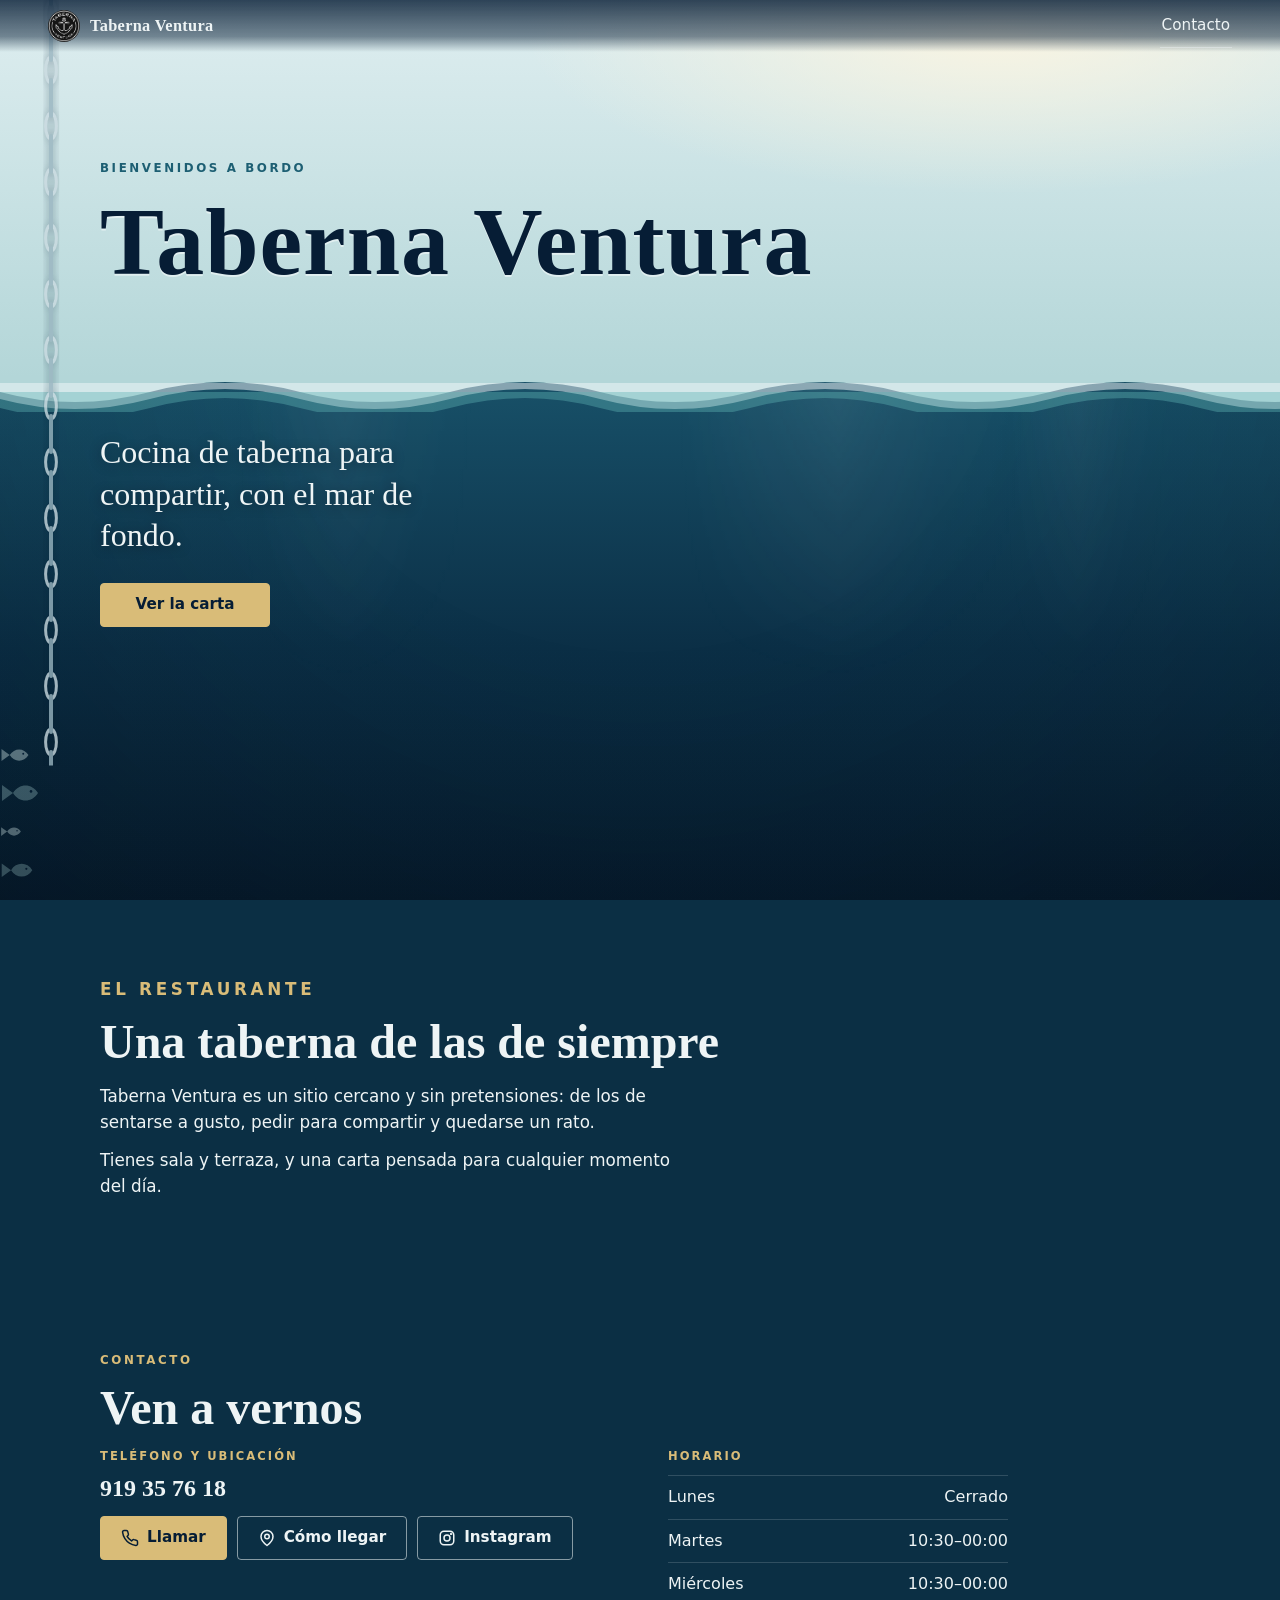
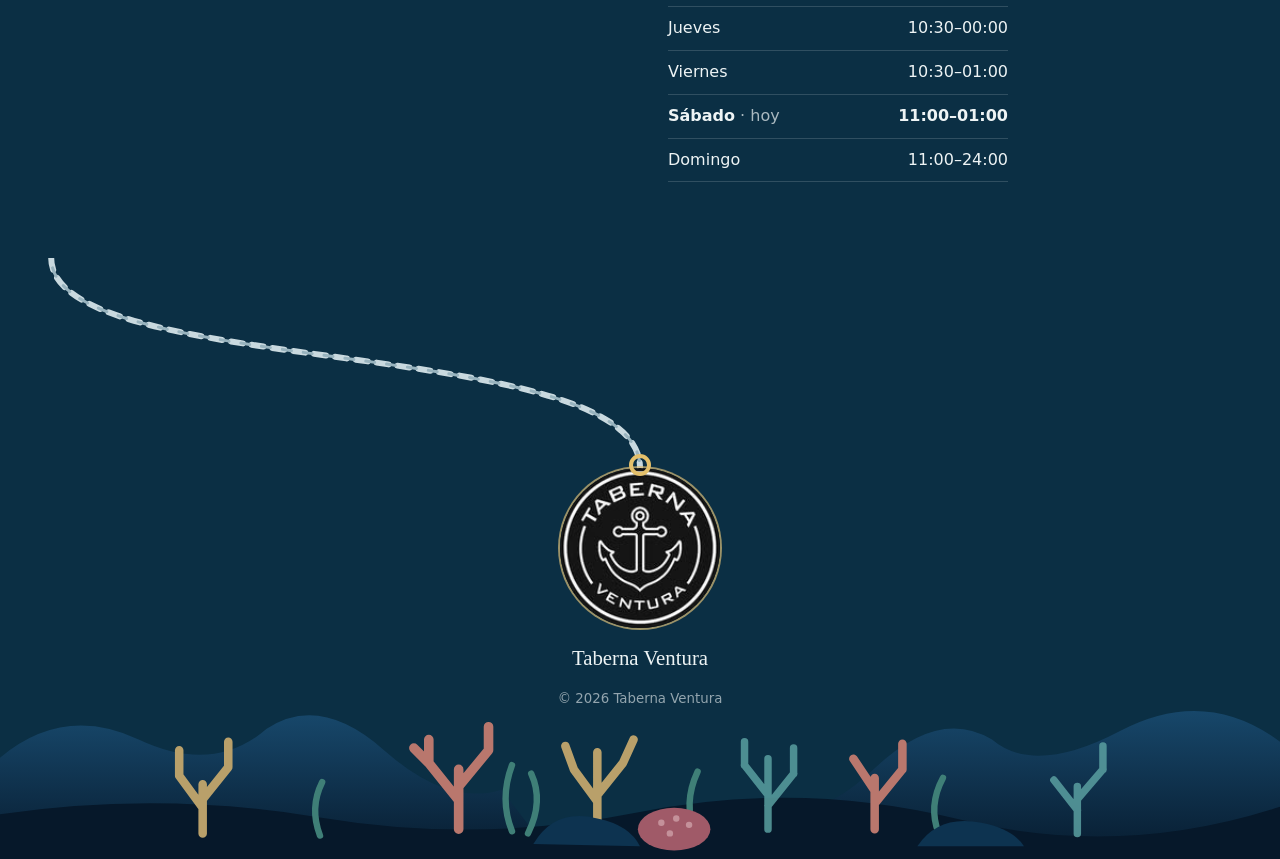
==== index.html @ 1a5f77b2 "Add initial website structure and assets for Taberna Ventura - Created index.html with basic layout " ====
<!DOCTYPE html>
<html lang="es">
<head>
<meta charset="utf-8">
<meta name="viewport" content="width=device-width, initial-scale=1, viewport-fit=cover">
<title>Taberna Ventura</title>
<meta name="description" content="Taberna Ventura: cocina de taberna para compartir, con el mar de fondo. Descubre nuestra carta.">
<meta name="theme-color" content="#154a62">
<meta property="og:title" content="Taberna Ventura">
<meta property="og:description" content="Cocina de taberna para compartir, con el mar de fondo.">
<meta property="og:image" content="img/plato-ensalada-tomate-burrata.jpg">
<link rel="icon" type="image/png" href="img/favicon.png">
<link rel="stylesheet" href="css/sea.css">
<link rel="stylesheet" href="css/home.css">
<script>document.documentElement.classList.add('js')</script>
</head>
<body>
<a class="skip" href="#restaurante">Saltar al contenido</a>

<header class="site-header">
  <div class="site-header__in">
    <a class="brand" href="#inicio" aria-label="Taberna Ventura, inicio"><img src="img/logo-circular.png" width="32" height="32" alt=""><span>Taberna Ventura</span></a>
    <a class="nav-link" href="#contacto">Contacto</a>
  </div>
</header>

<div class="page">
<div class="descent">
  <div class="chain-track" aria-hidden="true"></div>

  <!-- A/B · Hero: la superficie -->
  <section class="hero" id="inicio">
    <div class="hero__sky" aria-hidden="true"></div>
    <div class="waves" aria-hidden="true"><i></i><i></i><i></i></div>
    <div class="hero__top container">
      <p class="kicker">Bienvenidos a bordo</p>
      <h1>Taberna Ventura</h1>
    </div>
    <div class="hero__water container">
      <p class="hero__lema" data-cfg="lema">Cocina de taberna para compartir, con el mar de fondo.</p>
      <a class="btn btn--gold" href="carta/">Ver la carta</a>
    </div>
  </section>

  <!-- C · Presentación -->
  <section class="section" id="restaurante">
    <div class="container about reveal">
      <p class="kicker">El restaurante</p>
      <h2>Una taberna de las de siempre</h2>
      <div id="about-text">
        <p>Taberna Ventura es un sitio cercano y sin pretensiones: de los de sentarse a gusto, pedir para compartir y quedarse un rato.</p>
        <p>Tienes sala y terraza, y una carta pensada para cualquier momento del día.</p>
      </div>
    </div>
  </section>

  <!-- F · Contacto y ubicación (se rellena desde js/config.js) -->
  <section class="section" id="contacto">
    <div class="container">
      <div class="reveal">
        <p class="kicker">Contacto</p>
        <h2>Ven a vernos</h2>
      </div>
      <div class="contact reveal" id="contact-grid"></div>
    </div>
  </section>
</div>

<!-- G · Fondo marino y cierre -->
<footer class="abyss">
  <svg class="abyss__curve" viewBox="0 0 100 100" preserveAspectRatio="none" aria-hidden="true">
    <path d="M4 0C4 58 50 36 50 100" stroke="#c9d9df" stroke-width="6" stroke-dasharray="12 9"/>
    <path d="M4 0C4 58 50 36 50 100" stroke="#98b3be" stroke-width="3" stroke-dasharray="9 12" stroke-dashoffset="-10"/>
  </svg>
  <div class="medal">
    <svg class="shackle" viewBox="0 0 26 26" aria-hidden="true"><circle cx="13" cy="13" r="9" fill="none" stroke="#E4C06B" stroke-width="4"/></svg>
    <img src="img/logo-circular.png" width="136" height="136" loading="lazy" alt="Logotipo de Taberna Ventura: ancla dentro de un círculo">
  </div>
  <div class="foot">
    <p>Taberna Ventura</p>
    <small>© <span id="year">2026</span> Taberna Ventura</small>
  </div>
  <svg class="seabed" viewBox="0 0 1200 260" preserveAspectRatio="xMidYMax slice" aria-hidden="true">
    <defs><linearGradient id="rk" x1="0" y1="0" x2="0" y2="1"><stop offset="0" stop-color="#17476a"/><stop offset="1" stop-color="#071b2e"/></linearGradient></defs>
    <path fill="url(#rk)" d="M0 260V165Q60 115 130 148T250 138Q300 105 360 158T470 195L520 260Z"/>
    <path fill="url(#rk)" d="M1200 260V150Q1130 98 1050 140T930 148Q880 118 820 175T720 205L690 260Z"/>
    <path fill="#06182a" d="M0 260V218Q150 196 300 221T600 216T900 223T1200 211V260Z"/>
    <g fill="none" stroke-linecap="round" stroke-linejoin="round">
      <path stroke="#b9776d" stroke-width="9" d="M430 232V176M430 205L402 170M430 192L458 158M402 170V148M458 158V136M402 170L388 156"/>
      <path stroke="#b9a06a" stroke-width="8" d="M560 230V186M560 206L538 176M560 200L584 170M538 176L530 154M584 170L594 148M560 186V160"/>
      <path stroke="#5a9fa0" stroke-width="7" opacity=".85" d="M720 232V190M720 210L744 180M720 200L698 172M744 180V156M698 172V150M720 190V166"/>
      <path stroke="#b9776d" stroke-width="8" d="M820 232V184M820 208L846 176M846 176V152M820 196L800 166"/>
      <path stroke="#b9a06a" stroke-width="8" d="M190 236V190M190 212L168 182M190 204L214 174M168 182V158M214 174V150"/>
      <path stroke="#5a9fa0" stroke-width="7" opacity=".85" d="M1010 236V192M1010 214L988 186M1010 204L1034 176M1034 176V154"/>
      <path stroke="#3f7f77" stroke-width="6" d="M480 234Q468 204 480 172"/>
      <path stroke="#3f7f77" stroke-width="6" d="M495 236Q510 206 498 180"/>
      <path stroke="#3f7f77" stroke-width="6" d="M652 236Q640 208 654 178"/>
      <path stroke="#3f7f77" stroke-width="6" d="M880 236Q870 210 884 184"/>
      <path stroke="#3f7f77" stroke-width="6" d="M300 238Q290 212 302 188"/>
    </g>
    <ellipse cx="632" cy="232" rx="34" ry="20" fill="#a05a68"/>
    <g fill="#d4a9b0" opacity=".7"><circle cx="620" cy="226" r="3"/><circle cx="634" cy="222" r="3"/><circle cx="646" cy="228" r="3"/><circle cx="628" cy="236" r="3"/></g>
    <path fill="#0d3350" d="M500 246Q520 212 560 222Q590 228 600 248Z"/>
    <path fill="#0d3350" d="M860 248Q880 218 920 226Q950 232 960 248Z"/>
  </svg>
</footer>
</div>

<script src="js/config.js"></script>
<script src="js/sea.js"></script>
<script src="js/lightbox.js"></script>
<script src="js/home.js"></script>
</body>
</html>
---- css/sea.css ----
/* ===== TABERNA VENTURA · base compartida (escena submarina, cabecera, botones) ===== */
:root{
  --navy:#061D35; --ocean:#1d6478; --turq:#5fb4b4; --foam:#EEF4F5; --gold:#D9BC78;
  --d:0;                       /* profundidad 0 (superficie) → 1 (fondo); la actualiza sea.js */
  --hdr:52px;
  --font:"Segoe UI",system-ui,-apple-system,"Helvetica Neue",Arial,sans-serif;
  --serif:Georgia,"Times New Roman",serif;
}
*{box-sizing:border-box}
html{scroll-behavior:smooth;-webkit-text-size-adjust:100%}
body{margin:0;font-family:var(--font);color:var(--foam);background:#0b2f44;line-height:1.55;-webkit-tap-highlight-color:transparent;overflow-x:hidden}
[hidden]{display:none!important}
img{max-width:100%;height:auto;display:block}
a{color:inherit}
h1,h2,h3{font-family:var(--serif);font-weight:700;line-height:1.15;margin:0}
:focus-visible{outline:2px solid var(--gold);outline-offset:3px;border-radius:4px}
.skip{position:absolute;left:8px;top:-60px;z-index:100;background:var(--gold);color:var(--navy);padding:10px 14px;border-radius:4px;font-weight:700}
.skip:focus{top:8px}
.sr{position:absolute;width:1px;height:1px;overflow:hidden;clip:rect(0 0 0 0);white-space:nowrap}

/* ---------- Escena submarina (capa de fondo, no interactiva) ----------
   Agua apagada y profunda; la luz entra desde arriba a la derecha y se pierde con la profundidad. */
.sea{position:fixed;inset:0;z-index:-1;pointer-events:none;overflow:hidden;contain:strict;
  background:linear-gradient(#3a8795 0%,#256a7d 22%,#154a62 48%,#0b2f46 72%,#061a2b 100%)}
.sea>*{position:absolute;inset:0}
.sea__deep{background:linear-gradient(#154a62 0%,#0b2f46 35%,#061a2b 70%,#030c15 100%);opacity:calc(var(--d)*1.1)}
/* Haces de luz: anchos, suaves, de distinto ángulo y ritmo (sin patrón repetido) */
.sea__beam{top:-12%;bottom:auto;height:105%;left:auto;right:auto;width:30vmax;
  background:linear-gradient(90deg,transparent,rgba(235,247,248,.20) 45%,rgba(235,247,248,.07) 70%,transparent);
  -webkit-mask-image:linear-gradient(#000 0,rgba(0,0,0,.5) 45%,transparent 85%);mask-image:linear-gradient(#000 0,rgba(0,0,0,.5) 45%,transparent 85%);
  opacity:calc(.9 - var(--d)*1.1);transform-origin:50% 0;will-change:transform}
.sea__b1{left:52%;animation:beam 31s ease-in-out infinite alternate}
.sea__b2{left:18%;width:20vmax;opacity:calc(.6 - var(--d)*.9);animation:beam 43s ease-in-out -11s infinite alternate-reverse}
.sea__b3{left:78%;width:14vmax;opacity:calc(.5 - var(--d)*.8);animation:beam 37s ease-in-out -20s infinite alternate}
@keyframes beam{from{transform:rotate(var(--r,11deg)) translateX(-2%)}to{transform:rotate(calc(var(--r,11deg) + 4deg)) translateX(3%)}}
.sea__b1{--r:12deg}.sea__b2{--r:8deg}.sea__b3{--r:16deg}
/* Cáusticas: ruido de agua real (feTurbulence) en dos capas de tamaño y velocidad distintos */
.sea__c1,.sea__c2{inset:-30% -10% 30% -10%;
  background-image:url("data:image/svg+xml,%3Csvg xmlns='http://www.w3.org/2000/svg' width='520' height='520'%3E%3Cfilter id='f' x='0' y='0' width='100%25' height='100%25'%3E%3CfeTurbulence type='fractalNoise' baseFrequency='.011 .017' numOctaves='3' seed='7' stitchTiles='stitch'/%3E%3CfeColorMatrix values='0 0 0 0 .93 0 0 0 0 .98 0 0 0 0 .98 9 0 0 0 -4.6'/%3E%3C/filter%3E%3Crect width='100%25' height='100%25' filter='url(%23f)'/%3E%3C/svg%3E");
  -webkit-mask-image:linear-gradient(#000 0,transparent 75%);mask-image:linear-gradient(#000 0,transparent 75%);will-change:background-position}
.sea__c1{background-size:520px 520px;opacity:calc(.20 - var(--d)*.26);animation:caus1 120s linear infinite}
.sea__c2{background-size:780px 780px;opacity:calc(.14 - var(--d)*.2);background-position:200px 90px;animation:caus2 170s linear infinite reverse}
@keyframes caus1{to{background-position:520px 260px}}
@keyframes caus2{to{background-position:980px 870px}}
.sea__vig{background:radial-gradient(ellipse at 50% 35%,transparent 40%,rgba(2,10,18,.55));opacity:calc(.3 + var(--d)*.5)}

/* Peces: el sprite mira a la DERECHA (cabeza a la derecha, cola a la izquierda).
   .fish nada hacia la derecha tal cual; .rev nada hacia la izquierda y se voltea con scaleX(-1). */
.sea__fish{inset:0}
.fish-lane{position:absolute;left:0;right:0;bottom:0;height:clamp(120px,22svh,220px);overflow:hidden;pointer-events:none;z-index:1}
.fish{position:absolute;left:0;top:var(--y);color:var(--c);opacity:var(--o,.3);animation:swim var(--t) linear var(--dl) infinite;will-change:transform}
.fish.rev{animation-name:swimr}
.fish svg{width:var(--s);height:auto;display:block;animation:bob var(--b,9s) ease-in-out infinite alternate}
@keyframes swim{from{transform:translate3d(-12vw,0,0)}to{transform:translate3d(112vw,0,0)}}
@keyframes swimr{from{transform:translate3d(112vw,0,0) scaleX(-1)}to{transform:translate3d(-12vw,0,0) scaleX(-1)}}
@keyframes bob{from{transform:translateY(-6px) rotate(-1.5deg)}to{transform:translateY(6px) rotate(1.5deg)}}
/* En la carta los peces solo se ven en los laterales y nunca bajo el texto; en móvil no se muestran */
.carta-page .sea__fish{display:none}
@media(min-width:1000px){
  .carta-page .sea__fish{display:block;-webkit-mask-image:linear-gradient(90deg,#000 calc(50% - 470px),transparent calc(50% - 440px),transparent calc(50% + 440px),#000 calc(50% + 470px));mask-image:linear-gradient(90deg,#000 calc(50% - 470px),transparent calc(50% - 440px),transparent calc(50% + 440px),#000 calc(50% + 470px))}
}

/* ---------- Cabecera (inicio) ---------- */
.site-header{position:fixed;top:0;left:0;right:0;z-index:50;padding-top:env(safe-area-inset-top);background:linear-gradient(rgba(6,29,53,.82),rgba(6,29,53,.5) 70%,rgba(6,29,53,0))}
.site-header__in{height:var(--hdr);display:flex;align-items:center;gap:18px;padding:0 16px;max-width:1240px;margin:0 auto}
.brand{display:flex;align-items:center;gap:10px;text-decoration:none;font-family:var(--serif);font-weight:700;font-size:1.02rem;letter-spacing:.02em;margin-right:auto;white-space:nowrap}
.brand img{width:32px;height:32px;border-radius:50%}
.nav-link{text-decoration:none;font-size:.95rem;padding:10px 2px;border-bottom:1px solid rgba(238,244,245,.4)}
@media(min-width:820px){.site-header__in{padding:0 28px}}

/* ---------- Botones (solo contorno; el principal, relleno discreto) ---------- */
.btn{display:inline-flex;align-items:center;justify-content:center;gap:8px;min-height:44px;padding:0 20px;border-radius:4px;border:1px solid rgba(238,244,245,.55);background:transparent;color:var(--foam);font:600 .95rem/1 var(--font);text-decoration:none;cursor:pointer;transition:background .2s}
.btn:hover{background:rgba(238,244,245,.12)}
.btn--gold{background:var(--gold);border-color:var(--gold);color:var(--navy)}
.btn--gold:hover{background:#e6cd90}
.btn svg{width:18px;height:18px;flex:none}

/* ---------- Visor de fotografías (compartido) ---------- */
.lb{border:0;padding:0;margin:0;width:100vw;height:100dvh;max-width:none;max-height:none;background:rgba(3,13,22,.84);overflow:hidden}
.lb[open]{display:grid;place-items:center}
.lb::backdrop{background:transparent}
.lb img{display:block;max-width:96vw;max-height:calc(100dvh - 96px);object-fit:contain;cursor:default}
.lb__x{position:fixed;top:calc(12px + env(safe-area-inset-top));right:12px;display:inline-flex;align-items:center;gap:8px;min-height:44px;padding:0 16px;border-radius:4px;border:1px solid rgba(238,244,245,.7);background:rgba(3,13,22,.7);color:var(--foam);font:600 .95rem var(--font);cursor:pointer}
.lb__x svg{width:18px;height:18px}
html:has(dialog[open]){overflow:hidden}
.zoomable{cursor:zoom-in;padding:0;border:0;background:none;display:block;color:inherit}

@media(prefers-reduced-motion:reduce){
  html{scroll-behavior:auto}
  .sea *,.waves,.waves *{animation:none!important}
  .sea__fish,.fish-lane{display:none!important}
  .reveal{opacity:1!important;transform:none!important;transition:none!important}
}
---- css/home.css ----
/* ===== Página de inicio ===== */
:root{--abyss-curve:170px}
.page,.descent{position:relative}
.container{margin-left:36px;margin-right:16px;position:relative;z-index:2}
@media(min-width:700px){.container{width:min(1080px,100% - 112px);margin-left:auto;margin-right:auto}}
.kicker{font-size:.74rem;letter-spacing:.22em;text-transform:uppercase;color:var(--gold);font-weight:600;margin:0 0 10px}
.section{padding:76px 0;position:relative}
.section h2{font-size:clamp(1.9rem,6.5vw,3rem);margin-bottom:14px}
.js .reveal{opacity:0;transform:translateY(22px);transition:opacity .8s ease,transform .8s ease}
.js .reveal.in{opacity:1;transform:none}

/* Cadena del ancla (recta); el tramo curvo final está en el SVG del fondo */
.chain-track{position:absolute;z-index:1;top:0;bottom:0;left:4%;width:16px;transform:translateX(-50%);
  background:url("data:image/svg+xml,%3Csvg xmlns='http://www.w3.org/2000/svg' width='16' height='56' viewBox='0 0 16 56'%3E%3Cellipse cx='8' cy='14' rx='5.4' ry='13' fill='none' stroke='%23c9d9df' stroke-width='3'/%3E%3Crect x='6' y='22' width='4' height='40' rx='2' fill='%2398b3be'/%3E%3Crect x='6' y='-34' width='4' height='40' rx='2' fill='%2398b3be'/%3E%3C/svg%3E") repeat-y top center;
  opacity:.8;clip-path:inset(0 0 var(--clip,0px) 0);filter:drop-shadow(0 0 4px rgba(6,29,53,.5))}

/* ---------- Hero: superficie ---------- */
.hero{--sky:clamp(300px,42svh,420px);position:relative;min-height:100svh;padding-bottom:64px}
.hero__sky{position:absolute;top:0;left:0;right:0;height:var(--sky);background:radial-gradient(ellipse 60% 70% at 78% 8%,rgba(255,246,224,.85),transparent 62%),linear-gradient(#dfeef0,#b3d6d8)}
.waves{position:absolute;left:0;right:0;top:calc(var(--sky) - 2px);height:36px;overflow:hidden}
.waves i{position:absolute;inset:0;display:block;
  -webkit-mask:url("data:image/svg+xml,%3Csvg xmlns='http://www.w3.org/2000/svg' width='300' height='36' viewBox='0 0 300 36'%3E%3Cpath d='M0 16Q75 36 150 16T300 16V0H0Z'/%3E%3C/svg%3E") 0 0/300px 36px repeat-x;
  mask:url("data:image/svg+xml,%3Csvg xmlns='http://www.w3.org/2000/svg' width='300' height='36' viewBox='0 0 300 36'%3E%3Cpath d='M0 16Q75 36 150 16T300 16V0H0Z'/%3E%3C/svg%3E") 0 0/300px 36px repeat-x;
  animation:wave 16s linear infinite}
.waves i:nth-child(1){background:#b3d6d8}
.waves i:nth-child(2){top:7px;background:rgba(243,248,250,.5);animation-duration:24s;animation-direction:reverse}
.waves i:nth-child(3){top:16px;background:rgba(95,180,180,.4);animation-duration:34s}
@keyframes wave{to{-webkit-mask-position:300px 0;mask-position:300px 0}}
.hero__top{padding-top:calc(var(--hdr) + 26px);height:var(--sky);display:flex;flex-direction:column;justify-content:center;color:var(--navy)}
.hero__top .kicker{color:#1d5f73}
.hero h1{font-size:clamp(2.7rem,13.5vw,6rem);letter-spacing:.01em;color:var(--navy);text-shadow:0 2px 0 rgba(255,255,255,.5)}
.hero__water{padding-top:54px}
.hero__water .btn{min-width:170px}
.hero__lema{font-family:var(--serif);font-size:clamp(1.25rem,5.2vw,2rem);line-height:1.3;margin:0 0 26px;max-width:22ch;text-shadow:0 2px 12px rgba(3,15,29,.45)}

/* ---------- Restaurante ---------- */
.about p{margin:0 0 12px;font-size:1.05rem;max-width:56ch}
.about #about-text p:last-child{margin:0}
.textlink{display:inline-block;padding:10px 0;color:var(--foam);text-decoration:none;border-bottom:1px solid rgba(238,244,245,.5)}
.textlink:hover{border-bottom-color:var(--gold)}

/* ---------- Plato: fotografía directamente sobre el fondo ---------- */
.dish{display:grid;gap:22px;align-items:end}
.dish__img{margin:0}
.dish__img .zoomable{width:100%}
.dish__img img{width:100%;aspect-ratio:3/4;object-fit:cover}
.dish__txt h2{margin-bottom:10px}
.dish__txt p{margin:0 0 10px}
@media(min-width:900px){.dish{grid-template-columns:.9fr 1.1fr;gap:56px}.dish__img img{aspect-ratio:4/5;max-height:720px}}

/* ---------- Contacto ---------- */
.contact{display:grid;gap:34px;margin-top:8px}
.contact h3{font:600 .72rem var(--font);letter-spacing:.18em;text-transform:uppercase;color:var(--gold);margin:0 0 12px}
.contact .actions{display:flex;flex-wrap:wrap;gap:10px}
.contact .tel{margin:0 0 14px;font:700 1.5rem var(--serif)}
.hours{list-style:none;margin:0;padding:0;max-width:340px}
.hours li{display:flex;justify-content:space-between;gap:12px;padding:9px 0;border-top:1px solid rgba(238,244,245,.16);font-variant-numeric:tabular-nums}
.hours li:last-child{border-bottom:1px solid rgba(238,244,245,.16)}
.hours li.today{font-weight:700}
.hours li.today span:first-child::after{content:" · hoy";font-weight:400;opacity:.7}
@media(min-width:760px){.contact{grid-template-columns:1fr 1fr;gap:56px}}

/* ---------- Fondo marino y cierre ---------- */

.abyss{position:relative;padding-top:var(--abyss-curve,170px);padding-bottom:150px;text-align:center;overflow:hidden}
.abyss__curve{position:absolute;top:0;left:0;width:100%;height:var(--abyss-curve,170px);z-index:1;overflow:visible}
.abyss__curve path{fill:none;vector-effect:non-scaling-stroke;stroke-linecap:round}
.medal{position:relative;z-index:2;width:136px;margin:0 auto 14px}
.medal img{width:136px;height:136px;border-radius:50%;box-shadow:0 0 0 2px rgba(217,188,120,.7)}
.medal .shackle{position:absolute;top:-16px;left:50%;width:26px;height:26px;transform:translateX(-50%)}
.foot{position:relative;z-index:2}
.foot p{margin:0 0 4px;font-family:var(--serif);font-size:1.3rem}
.foot small{display:block;margin-top:14px;opacity:.6}
.seabed{position:absolute;left:0;bottom:0;width:100%;height:190px;z-index:1}
@media(min-width:700px){:root{--abyss-curve:210px}.medal,.medal img{width:160px;height:160px}.seabed{height:260px}}
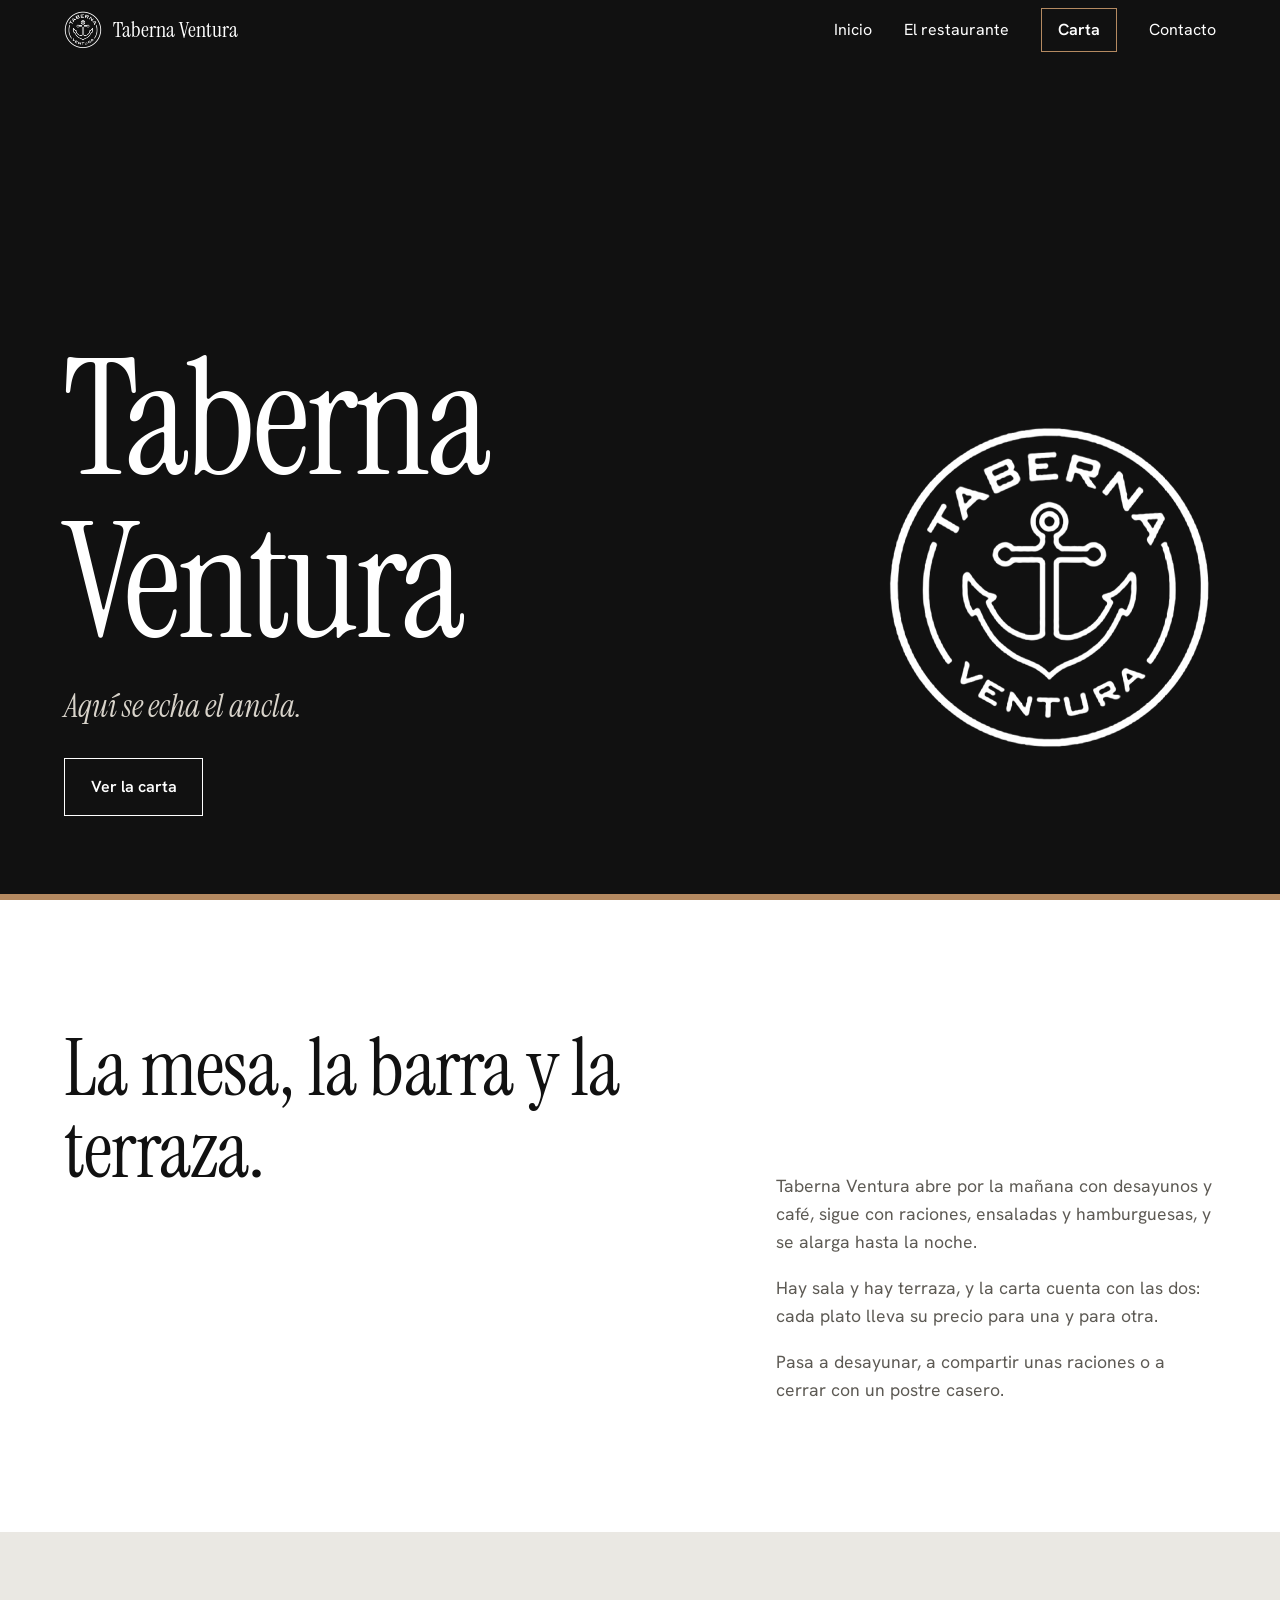
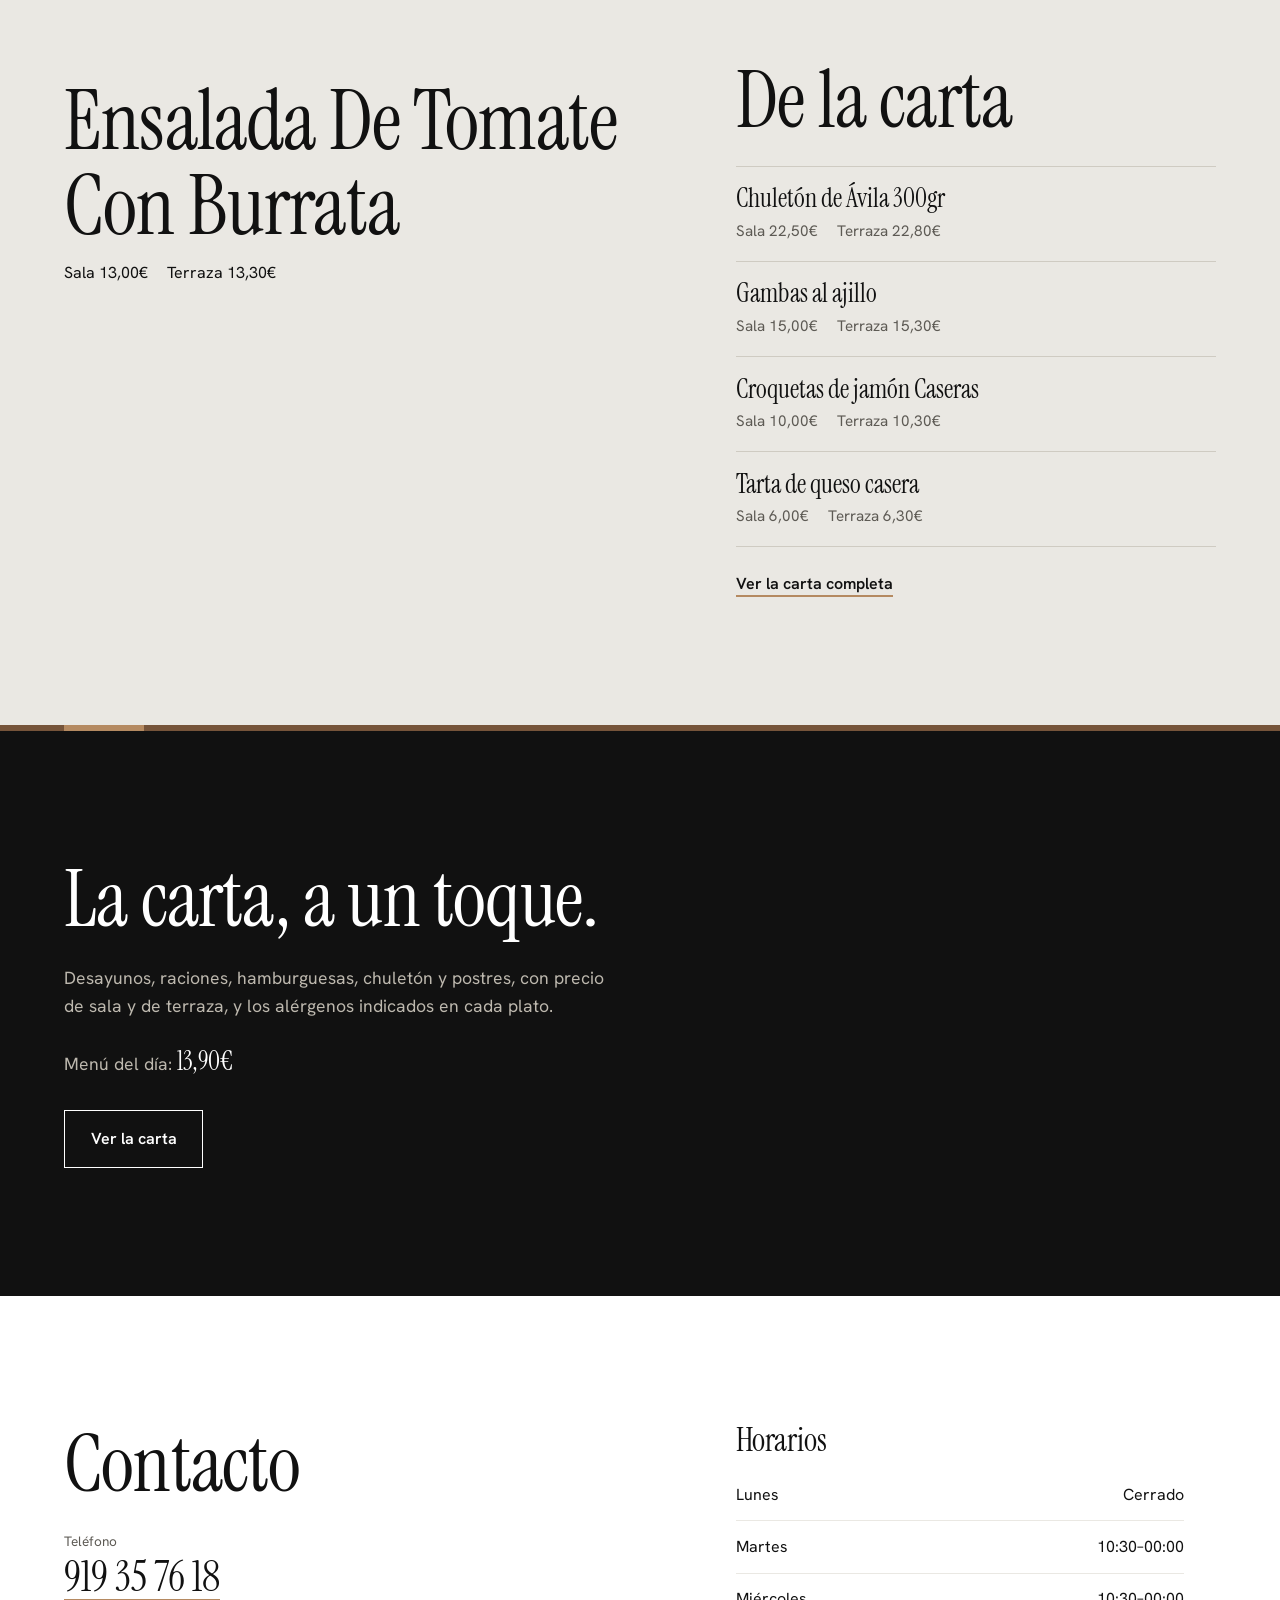
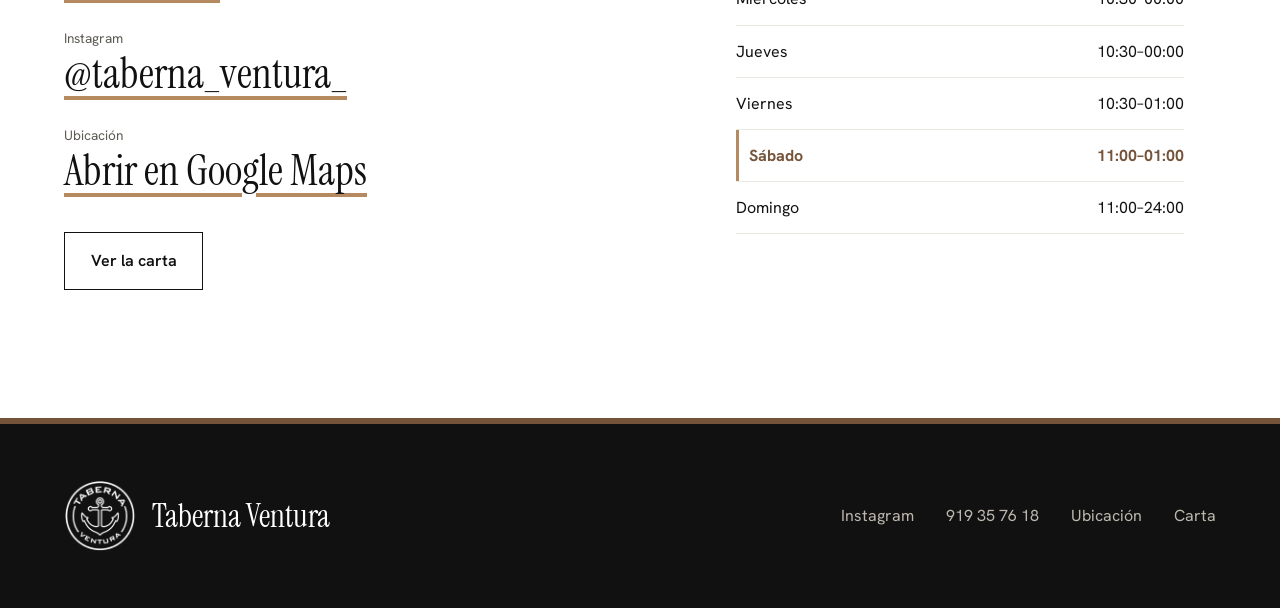
==== commit 129058b2: "Remove unused images and update index.html structure and styles; delete old JavaScript files for car" ====
--- a/index.html
+++ b/index.html
@@ -1,114 +1,33 @@
-<!DOCTYPE html>
-<html lang="es">
-<head>
-<meta charset="utf-8">
-<meta name="viewport" content="width=device-width, initial-scale=1, viewport-fit=cover">
-<title>Taberna Ventura</title>
-<meta name="description" content="Taberna Ventura: cocina de taberna para compartir, con el mar de fondo. Descubre nuestra carta.">
-<meta name="theme-color" content="#154a62">
-<meta property="og:title" content="Taberna Ventura">
-<meta property="og:description" content="Cocina de taberna para compartir, con el mar de fondo.">
-<meta property="og:image" content="img/plato-ensalada-tomate-burrata.jpg">
-<link rel="icon" type="image/png" href="img/favicon.png">
-<link rel="stylesheet" href="css/sea.css">
-<link rel="stylesheet" href="css/home.css">
-<script>document.documentElement.classList.add('js')</script>
-</head>
-<body>
-<a class="skip" href="#restaurante">Saltar al contenido</a>
-
-<header class="site-header">
-  <div class="site-header__in">
-    <a class="brand" href="#inicio" aria-label="Taberna Ventura, inicio"><img src="img/logo-circular.png" width="32" height="32" alt=""><span>Taberna Ventura</span></a>
-    <a class="nav-link" href="#contacto">Contacto</a>
-  </div>
-</header>
-
-<div class="page">
-<div class="descent">
-  <div class="chain-track" aria-hidden="true"></div>
-
-  <!-- A/B · Hero: la superficie -->
-  <section class="hero" id="inicio">
-    <div class="hero__sky" aria-hidden="true"></div>
-    <div class="waves" aria-hidden="true"><i></i><i></i><i></i></div>
-    <div class="hero__top container">
-      <p class="kicker">Bienvenidos a bordo</p>
-      <h1>Taberna Ventura</h1>
-    </div>
-    <div class="hero__water container">
-      <p class="hero__lema" data-cfg="lema">Cocina de taberna para compartir, con el mar de fondo.</p>
-      <a class="btn btn--gold" href="carta/">Ver la carta</a>
-    </div>
-  </section>
-
-  <!-- C · Presentación -->
-  <section class="section" id="restaurante">
-    <div class="container about reveal">
-      <p class="kicker">El restaurante</p>
-      <h2>Una taberna de las de siempre</h2>
-      <div id="about-text">
-        <p>Taberna Ventura es un sitio cercano y sin pretensiones: de los de sentarse a gusto, pedir para compartir y quedarse un rato.</p>
-        <p>Tienes sala y terraza, y una carta pensada para cualquier momento del día.</p>
-      </div>
-    </div>
-  </section>
-
-  <!-- F · Contacto y ubicación (se rellena desde js/config.js) -->
-  <section class="section" id="contacto">
-    <div class="container">
-      <div class="reveal">
-        <p class="kicker">Contacto</p>
-        <h2>Ven a vernos</h2>
-      </div>
-      <div class="contact reveal" id="contact-grid"></div>
-    </div>
-  </section>
-</div>
-
-<!-- G · Fondo marino y cierre -->
-<footer class="abyss">
-  <svg class="abyss__curve" viewBox="0 0 100 100" preserveAspectRatio="none" aria-hidden="true">
-    <path d="M4 0C4 58 50 36 50 100" stroke="#c9d9df" stroke-width="6" stroke-dasharray="12 9"/>
-    <path d="M4 0C4 58 50 36 50 100" stroke="#98b3be" stroke-width="3" stroke-dasharray="9 12" stroke-dashoffset="-10"/>
-  </svg>
-  <div class="medal">
-    <svg class="shackle" viewBox="0 0 26 26" aria-hidden="true"><circle cx="13" cy="13" r="9" fill="none" stroke="#E4C06B" stroke-width="4"/></svg>
-    <img src="img/logo-circular.png" width="136" height="136" loading="lazy" alt="Logotipo de Taberna Ventura: ancla dentro de un círculo">
-  </div>
-  <div class="foot">
-    <p>Taberna Ventura</p>
-    <small>© <span id="year">2026</span> Taberna Ventura</small>
-  </div>
-  <svg class="seabed" viewBox="0 0 1200 260" preserveAspectRatio="xMidYMax slice" aria-hidden="true">
-    <defs><linearGradient id="rk" x1="0" y1="0" x2="0" y2="1"><stop offset="0" stop-color="#17476a"/><stop offset="1" stop-color="#071b2e"/></linearGradient></defs>
-    <path fill="url(#rk)" d="M0 260V165Q60 115 130 148T250 138Q300 105 360 158T470 195L520 260Z"/>
-    <path fill="url(#rk)" d="M1200 260V150Q1130 98 1050 140T930 148Q880 118 820 175T720 205L690 260Z"/>
-    <path fill="#06182a" d="M0 260V218Q150 196 300 221T600 216T900 223T1200 211V260Z"/>
-    <g fill="none" stroke-linecap="round" stroke-linejoin="round">
-      <path stroke="#b9776d" stroke-width="9" d="M430 232V176M430 205L402 170M430 192L458 158M402 170V148M458 158V136M402 170L388 156"/>
-      <path stroke="#b9a06a" stroke-width="8" d="M560 230V186M560 206L538 176M560 200L584 170M538 176L530 154M584 170L594 148M560 186V160"/>
-      <path stroke="#5a9fa0" stroke-width="7" opacity=".85" d="M720 232V190M720 210L744 180M720 200L698 172M744 180V156M698 172V150M720 190V166"/>
-      <path stroke="#b9776d" stroke-width="8" d="M820 232V184M820 208L846 176M846 176V152M820 196L800 166"/>
-      <path stroke="#b9a06a" stroke-width="8" d="M190 236V190M190 212L168 182M190 204L214 174M168 182V158M214 174V150"/>
-      <path stroke="#5a9fa0" stroke-width="7" opacity=".85" d="M1010 236V192M1010 214L988 186M1010 204L1034 176M1034 176V154"/>
-      <path stroke="#3f7f77" stroke-width="6" d="M480 234Q468 204 480 172"/>
-      <path stroke="#3f7f77" stroke-width="6" d="M495 236Q510 206 498 180"/>
-      <path stroke="#3f7f77" stroke-width="6" d="M652 236Q640 208 654 178"/>
-      <path stroke="#3f7f77" stroke-width="6" d="M880 236Q870 210 884 184"/>
-      <path stroke="#3f7f77" stroke-width="6" d="M300 238Q290 212 302 188"/>
-    </g>
-    <ellipse cx="632" cy="232" rx="34" ry="20" fill="#a05a68"/>
-    <g fill="#d4a9b0" opacity=".7"><circle cx="620" cy="226" r="3"/><circle cx="634" cy="222" r="3"/><circle cx="646" cy="228" r="3"/><circle cx="628" cy="236" r="3"/></g>
-    <path fill="#0d3350" d="M500 246Q520 212 560 222Q590 228 600 248Z"/>
-    <path fill="#0d3350" d="M860 248Q880 218 920 226Q950 232 960 248Z"/>
-  </svg>
-</footer>
-</div>
-
-<script src="js/config.js"></script>
-<script src="js/sea.js"></script>
-<script src="js/lightbox.js"></script>
-<script src="js/home.js"></script>
-</body>
-</html>
+<!doctype html><html lang="es"><head><meta charset="utf-8"><meta name="viewport" content="width=device-width,initial-scale=1,viewport-fit=cover">
+<title>Taberna Ventura</title><meta name="description" content="Taberna Ventura: desayunos, raciones, hamburguesas, chuletón de Ávila y postres caseros. Carta digital, horarios y contacto.">
+<link rel="icon" href="assets/img/logo.png"><meta name="theme-color" content="#111111"><link rel="preconnect" href="https://fonts.googleapis.com"><link rel="preconnect" href="https://fonts.gstatic.com" crossorigin><link rel="stylesheet" href="https://fonts.googleapis.com/css2?family=Hanken+Grotesk:wght@400;600;700&family=Instrument+Serif:ital@0;1&display=swap"><link rel="stylesheet" href="assets/css/styles.css"></head><body>
+<header class="top"><div class="wrap">
+<a class="marca" href="index.html"><img src="assets/img/logo-blanco.png" alt="" width="38" height="38"><span>Taberna Ventura</span></a>
+<a class="pill mov" href="carta.html">Carta</a>
+<button class="burger" id="burger" aria-label="Menú" aria-expanded="false" aria-controls="nav"></button>
+<nav class="nav" id="nav" aria-label="Principal"><a href="index.html">Inicio</a><a href="index.html#restaurante">El restaurante</a><a class="de" href="carta.html">Carta</a><a href="index.html#contacto">Contacto</a></nav>
+</div></header>
+<main>
+<section class="hero"><div class="wrap">
+<img class="hero-logo" src="assets/img/logo-blanco.png" alt="Logotipo de Taberna Ventura" width="220" height="220">
+<h1>Taberna<br>Ventura</h1><p>Aquí se echa el ancla.</p><a class="btn" href="carta.html">Ver la carta</a></div><div class="banda"></div></section>
+<section class="sec" id="restaurante"><div class="wrap pres">
+<div><h2>La mesa, la barra y la terraza.</h2><figure class="foto" data-foto="local" hidden></figure></div>
+<div class="col2"><p>Taberna Ventura abre por la mañana con desayunos y café, sigue con raciones, ensaladas y hamburguesas, y se alarga hasta la noche.</p>
+<p>Hay sala y hay terraza, y la carta cuenta con las dos: cada plato lleva su precio para una y para otra.</p>
+<p>Pasa a desayunar, a compartir unas raciones o a cerrar con un postre casero.</p></div></div></section>
+<section class="sec gris" id="cocina"><div class="wrap gast"><div class="destacado" id="destacado"></div>
+<div><h2>De la carta</h2><ul class="platos" id="otros"></ul><a class="enlace" href="carta.html">Ver la carta completa</a></div></div></section>
+<section class="sec negro acceso"><div class="wrap"><h2>La carta, a un toque.</h2>
+<p>Desayunos, raciones, hamburguesas, chuletón y postres, con precio de sala y de terraza, y los alérgenos indicados en cada plato.</p>
+<p>Menú del día: <strong id="mdp"></strong></p><a class="btn" href="carta.html">Ver la carta</a></div></section>
+<section class="sec" id="contacto"><div class="wrap contacto"><div><h2>Contacto</h2>
+<dl class="datos"><dt>Teléfono</dt><dd><a data-h="telefono.enlace" data-t="telefono.texto"></a></dd>
+<dt>Instagram</dt><dd><a data-h="instagram.url" data-t="instagram.texto" target="_blank" rel="noopener"></a></dd>
+<dt>Ubicación</dt><dd><a data-h="maps.url" target="_blank" rel="noopener">Abrir en Google Maps</a></dd></dl>
+<a class="btn osc" href="carta.html">Ver la carta</a></div>
+<div><h3>Horarios</h3><table class="horas"><tbody id="horas"></tbody></table></div></div></section>
+</main>
+<footer class="pie"><div class="wrap"><div class="pie-m"><img src="assets/img/logo-blanco.png" alt="" width="72" height="72"><span>Taberna Ventura</span></div>
+<ul><li><a data-h="instagram.url" target="_blank" rel="noopener">Instagram</a></li><li><a data-h="telefono.enlace" data-t="telefono.texto"></a></li><li><a data-h="maps.url" target="_blank" rel="noopener">Ubicación</a></li><li><a href="carta.html">Carta</a></li></ul></div></footer>
+<script src="assets/js/config.js"></script><script src="assets/js/carta-data.js"></script><script src="assets/js/site.js"></script></body></html>
--- a/assets/css/styles.css
+++ b/assets/css/styles.css
@@ -0,0 +1,104 @@
+/* Taberna Ventura — negro, blanco y madera natural. Diseño móvil primero. */
+:root{--n:#111;--b:#fff;--g:#EAE8E3;--m1:#B58A61;--m2:#76543A;--tx:#5d5a54;--tn:#bdb8ae;--bh:9rem;
+--serif:"Instrument Serif",Georgia,"Times New Roman",serif;--sans:"Hanken Grotesk",system-ui,-apple-system,"Segoe UI",sans-serif;--pad:clamp(1.25rem,5vw,4rem)}
+*,::before,::after{box-sizing:border-box}
+body,h1,h2,h3,p,ul,dl,dd,figure{margin:0}ul{padding:0;list-style:none}
+html{scroll-behavior:smooth;scroll-padding-top:calc(var(--bh) + .5rem);-webkit-text-size-adjust:100%}
+body{font:400 1rem/1.6 var(--sans);color:var(--n);background:var(--b)}
+img{display:block;max-width:100%;height:auto}a{color:inherit}[hidden]{display:none!important}
+:focus-visible{outline:2px solid var(--m1);outline-offset:3px}
+.wrap{max-width:80rem;margin-inline:auto;padding-inline:var(--pad)}
+h1,h2,h3{font-family:var(--serif);font-weight:400;line-height:1.02}
+.negro{background:var(--n);color:var(--b)}.gris{background:var(--g)}
+.sec{padding-block:clamp(4rem,10vw,8rem)}.sec h2{font-size:clamp(2.5rem,7vw,5rem);letter-spacing:-.01em}
+/* botones y enlaces */
+.btn{display:inline-block;padding:.95rem 1.6rem;border:1px solid currentColor;text-decoration:none;font-weight:600;transition:background .2s,color .2s}
+.btn:hover{background:var(--b);color:var(--n);border-color:var(--b)}.btn.osc:hover{background:var(--n);color:var(--b);border-color:var(--n)}
+.enlace{display:inline-block;margin-top:1.5rem;font-weight:600;text-decoration-color:var(--m1);text-underline-offset:.35em;text-decoration-thickness:2px}
+/* cabecera */
+.top{background:var(--n);color:#fff;position:sticky;top:0;z-index:50}.carta-page .top{position:static}
+.top .wrap{display:flex;align-items:center;gap:.9rem;height:3.75rem}
+.marca{display:flex;align-items:center;gap:.7rem;text-decoration:none;margin-right:auto;font:1.35rem var(--serif)}.marca img{width:38px;height:38px}
+.pill{border:1px solid var(--m1);padding:.5rem 1rem;text-decoration:none;font-weight:600;font-size:.95rem}.pill:hover{background:var(--m1);color:var(--n)}
+.burger{width:44px;height:44px;background:none;border:0;color:inherit;cursor:pointer;position:relative}
+.burger::before,.burger::after{content:"";position:absolute;left:11px;right:11px;height:2px;background:currentColor;top:17px;box-shadow:0 8px 0 currentColor}.burger::after{box-shadow:none;top:25px;display:none}
+.nav{display:none;position:absolute;top:3.75rem;left:0;right:0;background:var(--n);padding:.5rem var(--pad) 1.5rem;border-top:1px solid #333}.nav.open{display:block}
+.nav a{display:block;padding:1rem 0;border-bottom:1px solid #2c2c2c;text-decoration:none;font-size:1.1rem}.nav .de{display:none}
+@media(max-width:399px){.marca span{display:none}}
+@media(min-width:800px){.burger,.pill.mov{display:none}.nav{display:flex;position:static;padding:0;border:0;gap:2rem;align-items:center;order:1}.nav a{border:0;padding:.4rem 0;font-size:1rem;background:linear-gradient(var(--m1),var(--m1)) 0 100%/0 2px no-repeat;transition:background-size .25s}.nav a:hover{background-size:100% 2px}.nav .de{display:block;border:1px solid var(--m1);padding:.5rem 1rem;font-weight:600;background:none}.nav .de:hover{background:var(--m1);color:var(--n)}}
+/* hero */
+.hero{background:var(--n);color:#fff;min-height:calc(100svh - 3.75rem);display:flex;flex-direction:column;justify-content:flex-end;padding-top:3rem}
+.hero .wrap{display:grid;gap:1.4rem;width:100%}
+.hero-logo{width:clamp(140px,40vw,220px);aspect-ratio:1}
+.hero h1{font-size:clamp(3.8rem,17vw,10rem);letter-spacing:-.02em}
+.hero p{font:italic clamp(1.4rem,4.5vw,2rem)/1.2 var(--serif);color:#d8d3ca}.hero .btn{justify-self:start;margin-top:.6rem}
+.banda{height:6px;background:var(--m1);margin-top:3.5rem}
+.hero .wrap>*{animation:sube .9s cubic-bezier(.2,.7,.2,1) both}.hero .wrap>:nth-child(2){animation-delay:.12s}.hero .wrap>:nth-child(3){animation-delay:.24s}.hero .wrap>:nth-child(4){animation-delay:.36s}
+@keyframes sube{from{opacity:0;transform:translateY(16px)}}
+@media(min-width:900px){.hero .wrap{grid-template-columns:1fr auto;align-items:end;column-gap:4rem}.hero-logo{grid-column:2;grid-row:1/5;width:clamp(240px,26vw,340px);align-self:center}.hero .wrap>:not(.hero-logo){grid-column:1}}
+/* restaurante */
+.pres{display:grid;gap:2.5rem}.pres p+p{margin-top:1.1rem}.pres p{max-width:32rem;font-size:1.1rem;color:var(--tx)}
+.foto img{width:100%;object-fit:cover;opacity:0;transition:opacity .7s}.foto img.ok,.thumb img.ok{opacity:1}
+.pres .foto{margin-top:2.5rem}.pres .foto img{aspect-ratio:4/3}
+@media(min-width:900px){.pres{grid-template-columns:7fr 5fr;gap:6rem}.pres .col2{padding-top:9rem}}
+/* cocina */
+.gast{display:grid;gap:3.5rem}.destacado h3{font-size:clamp(2.6rem,8vw,5.2rem);letter-spacing:-.01em;margin-top:1.2rem}
+.destacado .foto img{aspect-ratio:4/5}
+.pr{display:flex;flex-wrap:wrap;gap:.1rem 1.2rem;font-variant-numeric:tabular-nums;margin-top:.7rem}
+.platos li{padding:1.1rem 0;border-bottom:1px solid #cfcbc2}.platos li:first-child{border-top:1px solid #cfcbc2}
+.platos li>span:first-child{font:1.6rem/1.15 var(--serif)}.platos .pr{margin-top:.25rem;font-size:.95rem;color:var(--tx)}
+.gast h2{margin-bottom:1.5rem}
+@media(min-width:900px){.gast{grid-template-columns:6fr 5fr;gap:6rem;align-items:start}}
+/* acceso a la carta */
+.acceso{border-top:6px solid var(--m2);position:relative}.acceso::before{content:"";position:absolute;top:-6px;left:var(--pad);width:5rem;height:6px;background:var(--m1)}
+.acceso .wrap{display:grid;gap:1.5rem;justify-items:start}.acceso p{max-width:34rem;color:var(--tn);font-size:1.1rem}.acceso .btn{margin-top:.5rem}
+.acceso strong{font:1.6rem var(--serif);color:#fff;font-weight:400}
+/* contacto */
+.contacto{display:grid;gap:4rem}
+.datos dt{font-size:.85rem;color:var(--tx);margin-top:1.6rem}.datos dd{font:clamp(1.7rem,6vw,2.6rem)/1.2 var(--serif)}.datos a{text-decoration-color:var(--m1);text-underline-offset:.2em}
+.contacto .btn{margin-top:2.2rem}.contacto h3{font-size:2rem;margin-bottom:.8rem}
+.horas{width:100%;border-collapse:collapse;max-width:28rem}.horas th,.horas td{padding:.8rem 0;border-bottom:1px solid var(--g);font-weight:400;text-align:left}
+.horas td{text-align:right;font-variant-numeric:tabular-nums}.horas tr[aria-current] th,.horas tr[aria-current] td{font-weight:700;color:var(--m2)}
+.horas tr[aria-current] th{box-shadow:inset 3px 0 var(--m1);padding-left:.8rem}
+@media(min-width:900px){.contacto{grid-template-columns:6fr 5fr;gap:6rem}}
+/* pie */
+.pie{background:var(--n);color:#fff;padding-block:3.5rem;border-top:6px solid var(--m2)}
+.pie .wrap{display:grid;gap:2rem}.pie-m{display:flex;align-items:center;gap:1rem;font:2rem var(--serif)}.pie-m img{width:72px;height:72px}
+.pie ul{display:grid;gap:.2rem}.pie a{display:inline-block;padding:.4rem 0;color:var(--tn);text-decoration:none}.pie a:hover{color:#fff;text-decoration:underline;text-decoration-color:var(--m1)}
+@media(min-width:800px){.pie .wrap{grid-template-columns:1fr auto;align-items:center}.pie ul{grid-auto-flow:column;gap:2rem}}
+/* ---- carta ---- */
+.cab{padding-block:clamp(2.5rem,7vw,5rem) 1.5rem}.cab h1{font-size:clamp(3.4rem,13vw,7rem);letter-spacing:-.02em}
+.aviso{font-size:.88rem;color:var(--tx);max-width:40rem;margin-top:.6rem}
+.barra{position:sticky;top:0;z-index:40;background:var(--b);border-block:1px solid var(--g);max-height:100svh;overflow-y:auto}.barra .wrap{padding-block:.5rem}
+.fila,.sel{display:flex;gap:.6rem;align-items:center}.sel{gap:1.4rem;overflow-x:auto;scrollbar-width:none}
+.buscar{flex:1;min-width:0;font:inherit;font-size:1rem;padding:.65rem .8rem;border:1px solid #cfcac1;border-radius:0;background:#fff;color:var(--n)}.buscar:focus{outline:2px solid var(--m1);outline-offset:0;border-color:var(--m1)}
+.op{font:inherit;font-size:.9rem;background:none;border:0;border-bottom:2px solid transparent;color:var(--tx);min-height:2.6rem;padding:0 .1rem;cursor:pointer;white-space:nowrap}
+.op[aria-pressed=true],.op[aria-expanded=true]{color:var(--n);font-weight:700;border-color:var(--m1)}#btnAl{border:1px solid #cfcac1;padding:0 .9rem;color:var(--n)}
+.panel{padding:.8rem 0 .4rem;border-top:1px solid var(--g);margin-top:.3rem}.panel>p{font-size:.88rem}.chips{display:flex;flex-wrap:wrap;gap:.4rem;margin:.7rem 0}
+.chip{font:inherit;font-size:.85rem;background:#fff;border:1px solid #cfcac1;padding:.45rem .7rem;min-height:2.4rem;cursor:pointer;display:inline-flex;align-items:center;gap:.45rem}
+.chip[aria-pressed=true]{background:var(--n);color:#fff;border-color:var(--n);text-decoration:line-through}
+.chip i,.al i{display:inline-block;width:.55rem;height:.55rem;border-radius:50%;background:var(--c)}
+.cats{display:flex;gap:1.4rem;overflow-x:auto;scrollbar-width:none;position:relative}.cats a{white-space:nowrap;text-decoration:none;padding:.55rem 0;font-size:.9rem;border-bottom:2px solid transparent;color:var(--tx)}
+.cats a[aria-current]{color:var(--n);font-weight:700;border-color:var(--m1)}
+.seccion{padding-block:clamp(2.8rem,7vw,5rem)}.seccion h2{font-size:clamp(2.6rem,9vw,4.4rem);letter-spacing:-.01em}.sub{font-size:.95rem;color:var(--tx);margin-top:.3rem}
+.negro .sub,.negro .desc,.negro .precio span::before,.negro .al{color:var(--tn)}
+.lista{margin-top:1.6rem;max-width:54rem}
+.plato{display:grid;grid-template-columns:minmax(0,1fr) auto;gap:.3rem 1.25rem;padding:1.1rem 0;border-top:1px solid var(--g)}.negro .plato{border-color:#ffffff2e}
+.plato h3{font-size:1.6rem;line-height:1.12;overflow-wrap:break-word}.desc{font-size:.92rem;color:var(--tx);margin-top:.2rem}
+.al{display:flex;flex-wrap:wrap;gap:.1rem .9rem;font-size:.8rem;color:var(--tx);margin-top:.45rem}.al span{display:inline-flex;align-items:center;gap:.35rem}
+.precio{display:grid;align-content:start;gap:.15rem;font-variant-numeric:tabular-nums;font-weight:600;padding-top:.25rem}
+.precio span{display:flex;justify-content:space-between;gap:.8rem;white-space:nowrap}.precio span::before{content:attr(data-l);font-weight:400;font-size:.78rem;color:var(--tx);align-self:center}
+.modo-sala [data-l=Terraza],.modo-terraza [data-l=Sala]{display:none}
+.extra{margin-top:2rem;padding-top:1.4rem;border-top:1px solid var(--g)}.extra h3{font-size:2.2rem}
+.thumb{display:block;width:100%;max-width:28rem;margin-top:.9rem;padding:0;border:0;background:none;cursor:zoom-in}.thumb img{width:100%;aspect-ratio:4/3;object-fit:cover;opacity:0;transition:opacity .6s}
+/* menú del día */
+.menu-dia{border-top:6px solid var(--m1)}.md{display:grid;gap:2.5rem}.md-precio{font:clamp(4.5rem,20vw,9rem)/.95 var(--serif);margin:.4rem 0 .8rem}
+.md-cols{display:grid;gap:1.8rem;align-content:start}.md h3{display:inline-block;font:600 .95rem var(--sans);border-bottom:2px solid var(--m1);padding-bottom:.2rem;margin-bottom:.6rem}
+.md li{font:1.7rem/1.2 var(--serif);padding:.2rem 0}
+@media(min-width:900px){.md{grid-template-columns:5fr 7fr;gap:5rem;align-items:center}.md-cols{grid-template-columns:repeat(3,1fr);gap:2rem}}
+.vacio{padding-block:4rem;text-align:center}.vacio p{font:2rem var(--serif);margin-bottom:1rem}
+/* lightbox */
+.lb{position:fixed;inset:0;z-index:100;background:rgba(0,0,0,.93);display:grid;place-items:center;padding:1rem}
+.lb img{max-width:100%;max-height:calc(100svh - 2rem);object-fit:contain}
+.lb button{position:absolute;top:.4rem;right:.4rem;width:48px;height:48px;font-size:2rem;line-height:1;background:none;border:0;color:#fff;cursor:pointer}
+@media(prefers-reduced-motion:reduce){*,::before,::after{animation:none!important;transition:none!important;scroll-behavior:auto!important}}
